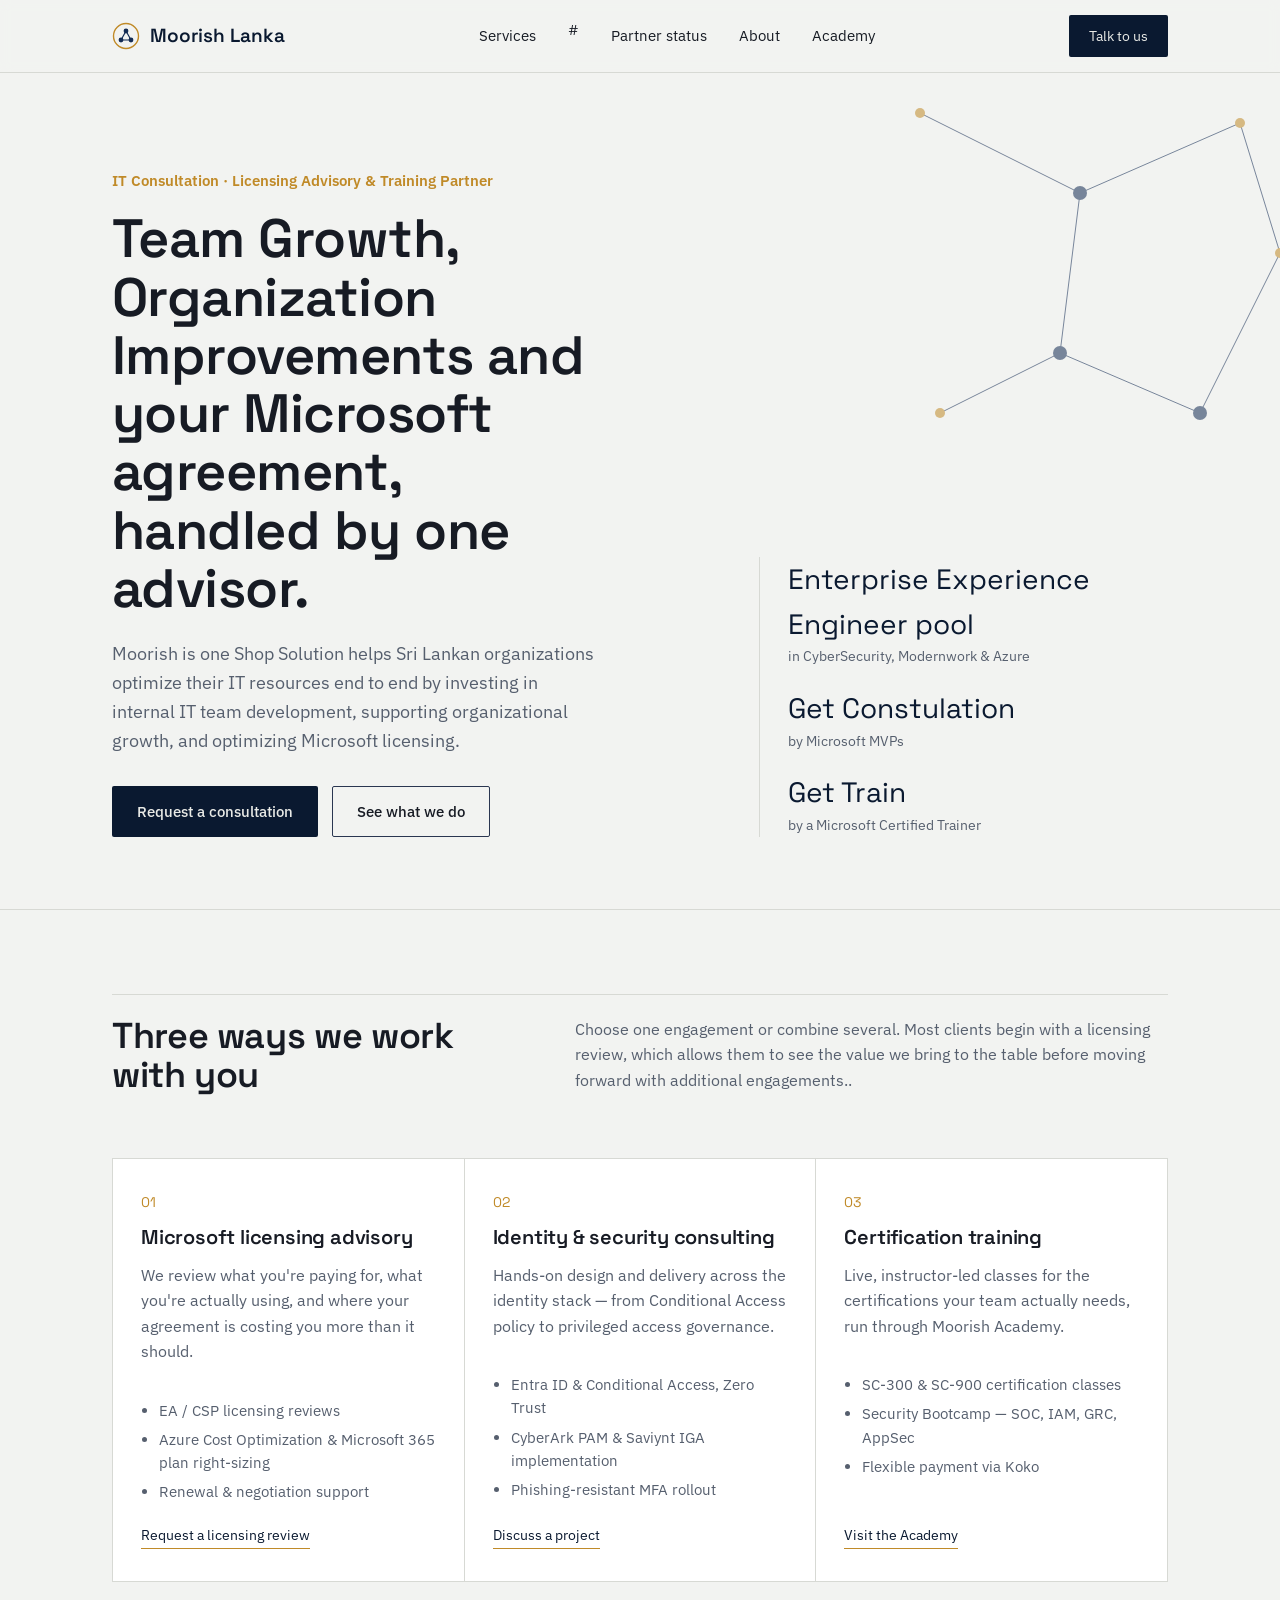
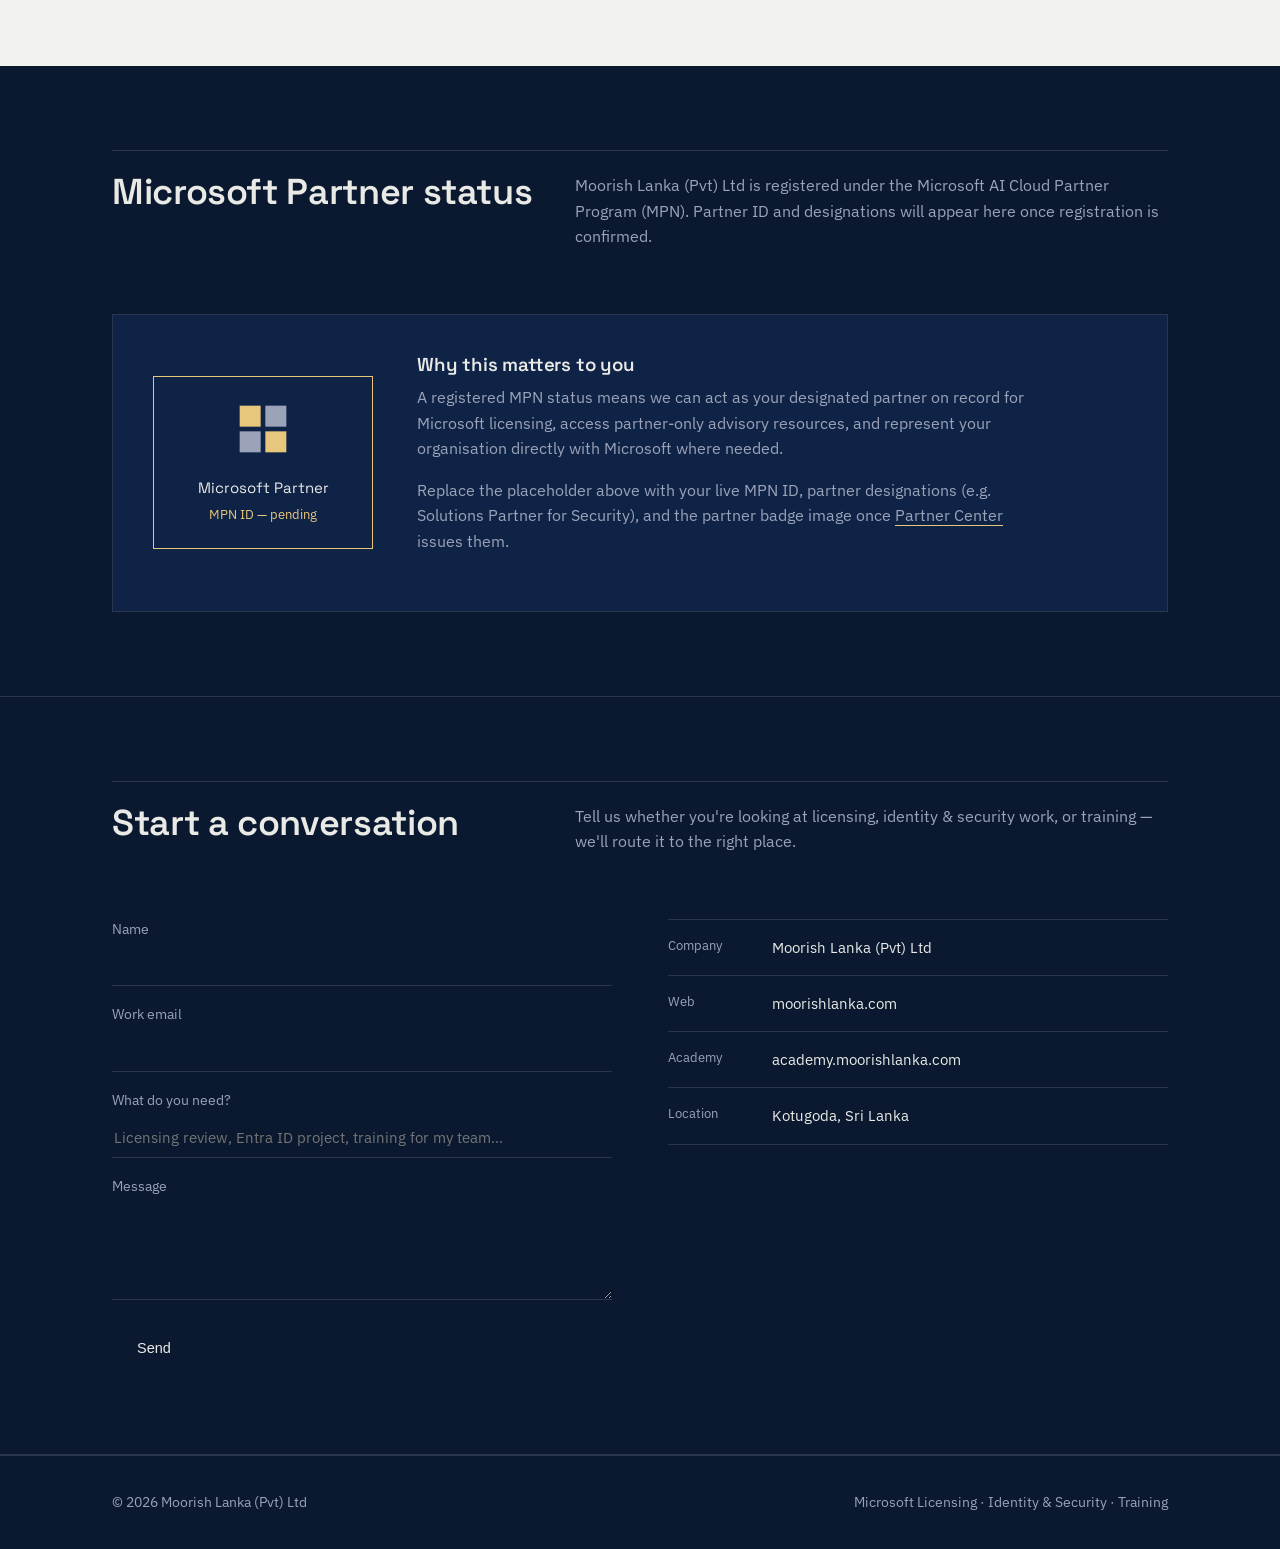
==== index.html @ 749c6c63 "Update index.html" ====
<!doctype html>
<html lang="en">
<head>
<meta charset="UTF-8">
<meta name="viewport" content="width=device-width, initial-scale=1">
<title>Moorish Lanka — One IT Solution </title>
<meta name="description" content="IT Consultation · Licensing Advisory &amp; Training Partner">
<link rel="preconnect" href="https://fonts.googleapis.com">
<link href="https://fonts.googleapis.com/css2?family=Space+Grotesk:wght@500;600;700&family=IBM+Plex+Sans:wght@400;500;600&display=swap" rel="stylesheet">
<link rel="stylesheet" href="styles.css">
</head>
<body>

<nav class="site-nav">
  <div class="wrap">
    <a href="#" class="brand">
      <svg class="mark" viewBox="0 0 28 28" fill="none" xmlns="http://www.w3.org/2000/svg">
        <circle cx="14" cy="14" r="12.5" stroke="#C08A28" stroke-width="1.4"/>
        <circle cx="14" cy="9" r="2.4" fill="#142C54"/>
        <circle cx="9" cy="18" r="2.4" fill="#142C54"/>
        <circle cx="19" cy="18" r="2.4" fill="#142C54"/>
        <path d="M14 9L9 18M14 9L19 18M9 18H19" stroke="#142C54" stroke-width="1.2"/>
      </svg>
      Moorish Lanka
    </a>
    <div class="nav-links">
      <a href="#services">Services</a>
      #<a href="#partner">Partner status</a>
      <a href="#about">About</a>
      <a href="https://academy.moorishlanka.com">Academy</a>
    </div>
    <a href="#contact" class="nav-cta">Talk to us</a>
  </div>
</nav>

<header class="hero">
  <svg class="net-motif" viewBox="0 0 480 480" fill="none" xmlns="http://www.w3.org/2000/svg">
    <g stroke="#142C54" stroke-width="1">
      <line x1="60" y1="80" x2="220" y2="160"/>
      <line x1="220" y1="160" x2="380" y2="90"/>
      <line x1="220" y1="160" x2="200" y2="320"/>
      <line x1="200" y1="320" x2="340" y2="380"/>
      <line x1="200" y1="320" x2="80" y2="380"/>
      <line x1="380" y1="90" x2="420" y2="220"/>
      <line x1="420" y1="220" x2="340" y2="380"/>
    </g>
    <g fill="#C08A28">
      <circle cx="60" cy="80" r="5"/>
      <circle cx="380" cy="90" r="5"/>
      <circle cx="420" cy="220" r="5"/>
      <circle cx="80" cy="380" r="5"/>
    </g>
    <g fill="#142C54">
      <circle cx="220" cy="160" r="7"/>
      <circle cx="200" cy="320" r="7"/>
      <circle cx="340" cy="380" r="7"/>
    </g>
  </svg>
  <div class="wrap">
    <div>
      <div class="hero-kicker"> IT Consultation · Licensing Advisory &amp; Training Partner </div>
      <h1>Team Growth, Organization Improvements and your Microsoft agreement, handled by one advisor.</h1>
      <p class="hero-lede">Moorish is one Shop Solution helps Sri Lankan organizations optimize their IT resources end to end by investing in internal IT team development, supporting organizational growth, and optimizing Microsoft licensing.</p>
      <div class="hero-actions">
        <a href="#contact" class="btn btn-primary">Request a consultation</a>
        <a href="#services" class="btn btn-ghost">See what we do</a>
      </div>
    </div>
    <div class="hero-side">
      <div class="hero-stat"><span class="n">Enterprise Experience Engineer pool</span><span class="l">in CyberSecurity, Modernwork &amp; Azure</span></div>
      <div class="hero-stat"><span class="n">Get Constulation</span><span class="l">by Microsoft MVPs</span></div>
      <div class="hero-stat"><span class="n">Get Train</span><span class="l">by a Microsoft Certified Trainer</span></div>
    </div>
  </div>
</header>

<section id="services">
  <div class="wrap">
    <div class="section-head">
      <h2>Three ways we work with you</h2>
      <p>Choose one engagement or combine several. Most clients begin with a licensing review, which allows them to see the value we bring to the table before moving forward with additional engagements..</p>
    </div>
    <div class="services-grid">
      <div class="service-card">
        <span class="idx">01</span>
        <h3>Microsoft licensing advisory</h3>
        <p>We review what you're paying for, what you're actually using, and where your agreement is costing you more than it should.</p>
        <ul>
          <li>EA / CSP licensing reviews</li>
          <li>Azure Cost Optimization &amp; Microsoft 365 plan right-sizing</li>
          <li>Renewal &amp; negotiation support</li>
        </ul>
        <a href="#contact" class="more">Request a licensing review</a>
      </div>
      <div class="service-card">
        <span class="idx">02</span>
        <h3>Identity &amp; security consulting</h3>
        <p>Hands-on design and delivery across the identity stack — from Conditional Access policy to privileged access governance.</p>
        <ul>
          <li>Entra ID &amp; Conditional Access, Zero Trust</li>
          <li>CyberArk PAM &amp; Saviynt IGA implementation</li>
          <li>Phishing-resistant MFA rollout</li>
        </ul>
        <a href="#contact" class="more">Discuss a project</a>
      </div>
      <div class="service-card">
        <span class="idx">03</span>
        <h3>Certification training</h3>
        <p>Live, instructor-led classes for the certifications your team actually needs, run through Moorish Academy.</p>
        <ul>
          <li>SC-300 &amp; SC-900 certification classes</li>
          <li>Security Bootcamp — SOC, IAM, GRC, AppSec</li>
          <li>Flexible payment via Koko</li>
        </ul>
        <a href="https://academy.moorishlanka.com" class="more">Visit the Academy</a>
      </div>
    </div>
  </div>
</section>
<section id="partner" class="section-dark">
  <div class="wrap">
    <div class="section-head">
      <h2>Microsoft Partner status</h2>
      <p>Moorish Lanka (Pvt) Ltd is registered under the Microsoft AI Cloud Partner Program (MPN). Partner ID and designations will appear here once registration is confirmed.</p>
    </div>
    <div class="partner-panel">
      <div class="badge-box">
        <svg class="mark" viewBox="0 0 24 24" fill="none" xmlns="http://www.w3.org/2000/svg">
          <rect x="2" y="2" width="9" height="9" fill="#E7C77C"/>
          <rect x="13" y="2" width="9" height="9" fill="#9AA3B8"/>
          <rect x="2" y="13" width="9" height="9" fill="#9AA3B8"/>
          <rect x="13" y="13" width="9" height="9" fill="#E7C77C"/>
        </svg>
        <div class="label">Microsoft Partner</div>
        <div class="sub">MPN ID — pending</div>
      </div>
      <div>
        <h3 style="margin-bottom:10px;">Why this matters to you</h3>
        <p>A registered MPN status means we can act as your designated partner on record for Microsoft licensing, access partner-only advisory resources, and represent your organisation directly with Microsoft where needed.</p>
        <p style="margin-top:14px;">Replace the placeholder above with your live MPN ID, partner designations (e.g. Solutions Partner for Security), and the partner badge image once <a href="https://partner.microsoft.com" style="border-bottom:1px solid var(--gold-soft);">Partner Center</a> issues them.</p>
      </div>
    </div>
  </div>
</section>

<section id="contact" class="section-dark">
  <div class="wrap">
    <div class="section-head">
      <h2>Start a conversation</h2>
      <p>Tell us whether you're looking at licensing, identity &amp; security work, or training — we'll route it to the right place.</p>
    </div>
    <div class="contact-grid">
      <form action="#" method="post">
        <div class="field">
          <label for="name">Name</label>
          <input id="name" name="name" type="text" required>
        </div>
        <div class="field">
          <label for="email">Work email</label>
          <input id="email" name="email" type="email" required>
        </div>
        <div class="field">
          <label for="topic">What do you need?</label>
          <input id="topic" name="topic" type="text" placeholder="Licensing review, Entra ID project, training for my team…">
        </div>
        <div class="field">
          <label for="message">Message</label>
          <textarea id="message" name="message" rows="4"></textarea>
        </div>
        <button type="submit" class="btn btn-primary">Send</button>
      </form>
      <div class="contact-info">
        <div class="row"><span class="k">Company</span><span class="v">Moorish Lanka (Pvt) Ltd</span></div>
        <div class="row"><span class="k">Web</span><span class="v">moorishlanka.com</span></div>
        <div class="row"><span class="k">Academy</span><span class="v">academy.moorishlanka.com</span></div>
        <div class="row"><span class="k">Location</span><span class="v">Kotugoda, Sri Lanka</span></div>
      </div>
    </div>
  </div>
</section>

<footer>
  <div class="wrap">
    <span>© <span id="yr"></span> Moorish Lanka (Pvt) Ltd</span>
    <span>Microsoft Licensing · Identity &amp; Security · Training</span>
  </div>
</footer>

<script>
  document.getElementById('yr').textContent = new Date().getFullYear();
</script>

</body>
</html>
---- styles.css ----
/* ============================================================
   Moorish Lanka — design tokens
   Palette: deep navy ink + warm graphite paper + muted gold
   Type: Space Grotesk (display) / IBM Plex Sans (body)
   ============================================================ */

:root {
  --ink: #0E1420;
  --navy: #142C54;
  --navy-deep: #0A1930;
  --paper: #F2F3F1;
  --paper-raised: #FFFFFF;
  --gold: #C08A28;
  --gold-soft: #E7C77C;
  --line: #D7D9D4;
  --line-dark: #2A3650;
  --text: #171B24;
  --text-mute: #565F6E;
  --text-on-dark: #E9EAE6;
  --text-on-dark-mute: #9AA3B8;

  --serif-display: "Space Grotesk", "IBM Plex Sans", sans-serif;
  --sans-body: "IBM Plex Sans", -apple-system, BlinkMacSystemFont, sans-serif;

  --radius: 2px;
  --max-w: 1120px;
}

* { box-sizing: border-box; }

html {
  scroll-behavior: smooth;
}

body {
  margin: 0;
  background: var(--paper);
  color: var(--text);
  font-family: var(--sans-body);
  font-size: 16px;
  line-height: 1.6;
  -webkit-font-smoothing: antialiased;
}

h1, h2, h3, h4 {
  font-family: var(--serif-display);
  color: var(--text);
  margin: 0;
  line-height: 1.08;
  letter-spacing: -0.01em;
  font-weight: 600;
}

p { margin: 0 0 1em; color: var(--text-mute); max-width: 62ch; }

a { color: inherit; text-decoration: none; }

.wrap {
  max-width: var(--max-w);
  margin: 0 auto;
  padding: 0 32px;
}

/* ---------- Nav ---------- */

.site-nav {
  position: sticky;
  top: 0;
  z-index: 50;
  background: rgba(242,243,241,0.92);
  backdrop-filter: blur(6px);
  border-bottom: 1px solid var(--line);
}

.site-nav .wrap {
  display: flex;
  align-items: center;
  justify-content: space-between;
  height: 72px;
}

.brand {
  font-family: var(--serif-display);
  font-weight: 600;
  font-size: 19px;
  display: flex;
  align-items: center;
  gap: 10px;
  color: var(--navy-deep);
}

.brand .mark {
  width: 28px; height: 28px;
  flex-shrink: 0;
}

.nav-links {
  display: flex;
  gap: 32px;
  font-size: 14.5px;
  color: var(--text);
}

.nav-links a { padding: 6px 0; border-bottom: 1px solid transparent; }
.nav-links a:hover { border-bottom-color: var(--gold); }

.nav-cta {
  background: var(--navy-deep);
  color: var(--text-on-dark) !important;
  padding: 10px 20px;
  font-size: 14px;
  border-radius: var(--radius);
}
.nav-cta:hover { background: var(--navy); }

@media (max-width: 760px) {
  .nav-links { display: none; }
}

/* ---------- Hero ---------- */

.hero {
  position: relative;
  padding: 96px 0 72px;
  overflow: hidden;
  border-bottom: 1px solid var(--line);
}

.hero .wrap {
  display: grid;
  grid-template-columns: 1.3fr 0.9fr;
  gap: 56px;
  align-items: end;
  position: relative;
  z-index: 2;
}

.hero-kicker {
  font-size: 14.5px;
  color: var(--gold);
  font-weight: 600;
  margin-bottom: 18px;
}

.hero h1 {
  font-size: clamp(34px, 5vw, 54px);
  max-width: 14ch;
}

.hero-lede {
  margin-top: 22px;
  font-size: 18px;
  max-width: 44ch;
  color: var(--text-mute);
}

.hero-side {
  border-left: 1px solid var(--line);
  padding-left: 28px;
  display: flex;
  flex-direction: column;
  gap: 18px;
}

.hero-stat {
  display: flex;
  flex-direction: column;
}
.hero-stat .n {
  font-family: var(--serif-display);
  font-size: 28px;
  color: var(--navy-deep);
}
.hero-stat .l {
  font-size: 13.5px;
  color: var(--text-mute);
}

.hero-actions {
  margin-top: 30px;
  display: flex;
  gap: 14px;
}

.btn {
  display: inline-flex;
  align-items: center;
  gap: 8px;
  padding: 13px 24px;
  font-size: 14.5px;
  font-weight: 500;
  border-radius: var(--radius);
  border: 1px solid transparent;
}
.btn-primary { background: var(--navy-deep); color: var(--text-on-dark); }
.btn-primary:hover { background: var(--navy); }
.btn-ghost { border-color: var(--line-dark); color: var(--text); }
.btn-ghost:hover { border-color: var(--gold); }

/* network motif */
.net-motif {
  position: absolute;
  right: -60px; top: -40px;
  width: 480px; height: 480px;
  opacity: 0.55;
  z-index: 1;
}

/* ---------- Section scaffolding ---------- */

section { padding: 84px 0; }
.section-dark {
  background: var(--navy-deep);
  color: var(--text-on-dark);
  border-bottom: 1px solid var(--line-dark);
}
.section-dark p { color: var(--text-on-dark-mute); }
.section-dark h2, .section-dark h3 { color: var(--text-on-dark); }

.section-head {
  display: grid;
  grid-template-columns: 1fr 1.4fr;
  gap: 40px;
  margin-bottom: 48px;
  align-items: start;
  border-top: 1px solid var(--line);
  padding-top: 22px;
}
.section-dark .section-head { border-top-color: var(--line-dark); }

.section-head h2 { font-size: clamp(26px, 3vw, 36px); }

/* ---------- Services ---------- */

.services-grid {
  display: grid;
  grid-template-columns: repeat(3, 1fr);
  gap: 1px;
  background: var(--line);
  border: 1px solid var(--line);
}

.service-card {
  background: var(--paper-raised);
  padding: 32px 28px;
  display: flex;
  flex-direction: column;
  gap: 14px;
}

.service-card .idx {
  font-family: var(--serif-display);
  font-size: 14px;
  color: var(--gold);
}

.service-card h3 { font-size: 20px; }

.service-card ul {
  margin: 4px 0 0;
  padding: 0 0 0 18px;
  font-size: 14.5px;
  color: var(--text-mute);
}
.service-card li { margin-bottom: 6px; }

.service-card a.more {
  margin-top: auto;
  font-size: 14px;
  color: var(--navy-deep);
  border-bottom: 1px solid var(--gold);
  align-self: flex-start;
  padding-bottom: 2px;
}

@media (max-width: 900px) {
  .services-grid { grid-template-columns: 1fr; }
  .hero .wrap { grid-template-columns: 1fr; }
  .hero-side { border-left: none; border-top: 1px solid var(--line); padding-left: 0; padding-top: 24px; flex-direction: row; flex-wrap: wrap; }
  .section-head { grid-template-columns: 1fr; }
}

/* ---------- About / credentials ---------- */

.credentials-list {
  display: grid;
  grid-template-columns: repeat(2, 1fr);
  gap: 20px 40px;
}
.credential {
  display: flex;
  gap: 14px;
  border-top: 1px solid var(--line);
  padding-top: 14px;
}
.credential .yr {
  font-family: var(--serif-display);
  color: var(--gold);
  font-size: 15px;
  min-width: 70px;
}
.credential .d { font-size: 14.5px; color: var(--text-mute); }
.section-dark .credential { border-top-color: var(--line-dark); }

@media (max-width: 700px) { .credentials-list { grid-template-columns: 1fr; } }

/* ---------- Partner / badge ---------- */

.partner-panel {
  display: grid;
  grid-template-columns: 220px 1fr;
  gap: 44px;
  align-items: center;
  border: 1px solid var(--line-dark);
  padding: 40px;
  background: #0F2347;
}

.badge-box {
  border: 1px solid var(--gold-soft);
  padding: 24px;
  text-align: center;
}
.badge-box .mark { width: 56px; height: 56px; margin: 0 auto 12px; }
.badge-box .label { font-family: var(--serif-display); font-size: 15px; color: var(--text-on-dark); }
.badge-box .sub { font-size: 12.5px; color: var(--gold-soft); margin-top: 4px; }

@media (max-width: 760px) { .partner-panel { grid-template-columns: 1fr; } }

/* ---------- Academy teaser / Courses ---------- */

.course-list { display: flex; flex-direction: column; }
.course-row {
  display: grid;
  grid-template-columns: 1.4fr 1fr 1fr auto;
  gap: 24px;
  align-items: center;
  padding: 22px 0;
  border-top: 1px solid var(--line);
}
.course-list .course-row:last-child { border-bottom: 1px solid var(--line); }
.course-row h4 { font-size: 18px; }
.course-row .meta { font-size: 14px; color: var(--text-mute); }
.course-row .price { font-family: var(--serif-display); font-size: 17px; color: var(--navy-deep); }

@media (max-width: 760px) {
  .course-row { grid-template-columns: 1fr; gap: 8px; }
}

/* ---------- Koko payment panel ---------- */

.pay-panel {
  display: grid;
  grid-template-columns: 1fr 1fr;
  gap: 1px;
  background: var(--line);
  border: 1px solid var(--line);
}
.pay-col { background: var(--paper-raised); padding: 36px; }
.pay-col h3 { font-size: 19px; margin-bottom: 10px; }
.koko-mark {
  display: inline-flex; align-items: center; gap: 8px;
  padding: 7px 14px; border: 1px solid var(--gold);
  font-size: 13.5px; font-weight: 600; color: var(--navy-deep);
  margin-bottom: 14px;
}
.installment-row {
  display: flex; justify-content: space-between;
  font-size: 14.5px; padding: 10px 0; border-top: 1px solid var(--line);
}
.installment-row:last-child { font-weight: 600; color: var(--text); }

@media (max-width: 760px) { .pay-panel { grid-template-columns: 1fr; } }

/* ---------- Contact ---------- */

.contact-grid {
  display: grid;
  grid-template-columns: 1fr 1fr;
  gap: 56px;
}

.field { margin-bottom: 18px; }
.field label { display: block; font-size: 13.5px; color: var(--text-on-dark-mute); margin-bottom: 6px; }
.field input, .field textarea {
  width: 100%;
  background: transparent;
  border: none;
  border-bottom: 1px solid var(--line-dark);
  color: var(--text-on-dark);
  font-family: var(--sans-body);
  font-size: 15px;
  padding: 10px 2px;
}
.field input:focus, .field textarea:focus {
  outline: none;
  border-bottom-color: var(--gold);
}

.contact-info .row { display: flex; gap: 14px; padding: 16px 0; border-top: 1px solid var(--line-dark); }
.contact-info .row:last-child { border-bottom: 1px solid var(--line-dark); }
.contact-info .row .k { font-size: 13px; color: var(--text-on-dark-mute); min-width: 90px; }
.contact-info .row .v { font-size: 14.5px; }

@media (max-width: 760px) { .contact-grid { grid-template-columns: 1fr; } }

/* ---------- Footer ---------- */

footer {
  padding: 36px 0;
  border-top: 1px solid var(--line-dark);
  background: var(--navy-deep);
  color: var(--text-on-dark-mute);
  font-size: 13.5px;
}
footer .wrap { display: flex; justify-content: space-between; align-items: center; flex-wrap: wrap; gap: 10px; }

/* Accessibility */
a:focus-visible, button:focus-visible, .btn:focus-visible {
  outline: 2px solid var(--gold);
  outline-offset: 2px;
}

@media (prefers-reduced-motion: reduce) {
  html { scroll-behavior: auto; }
}
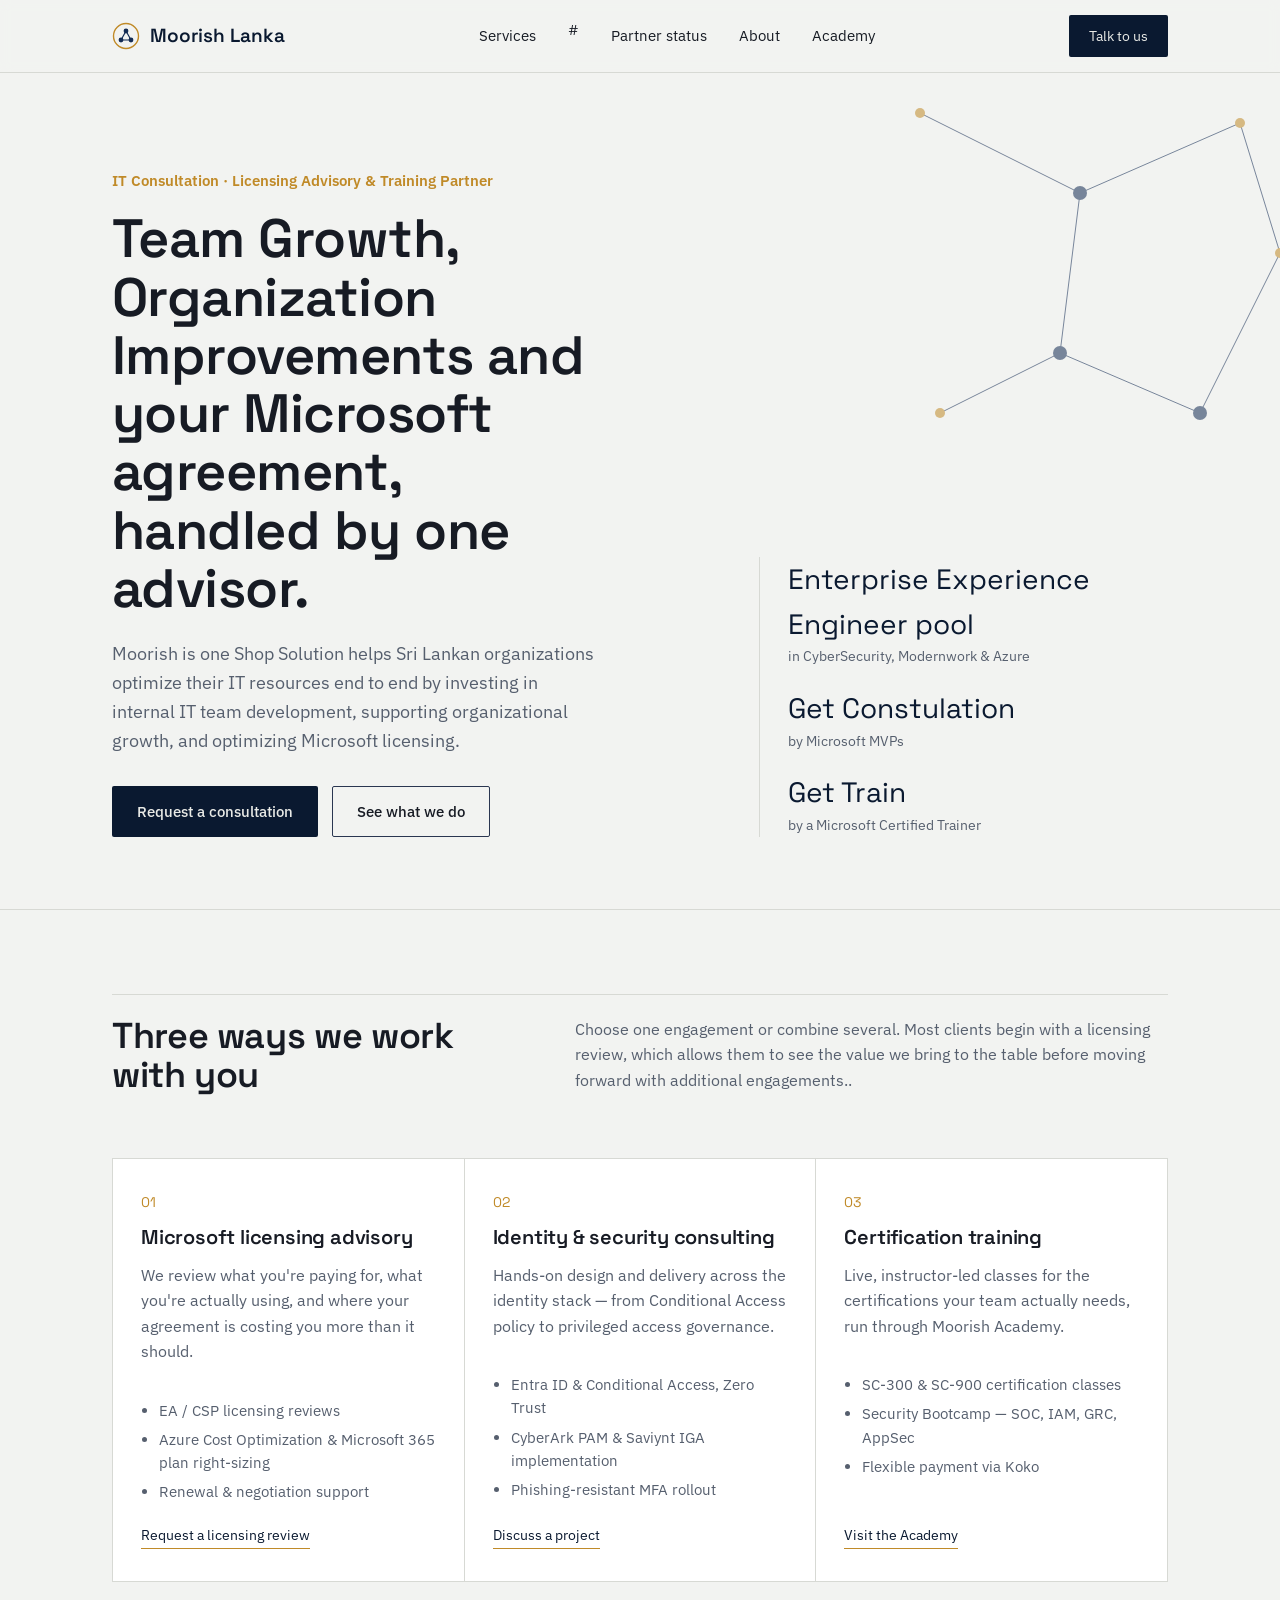
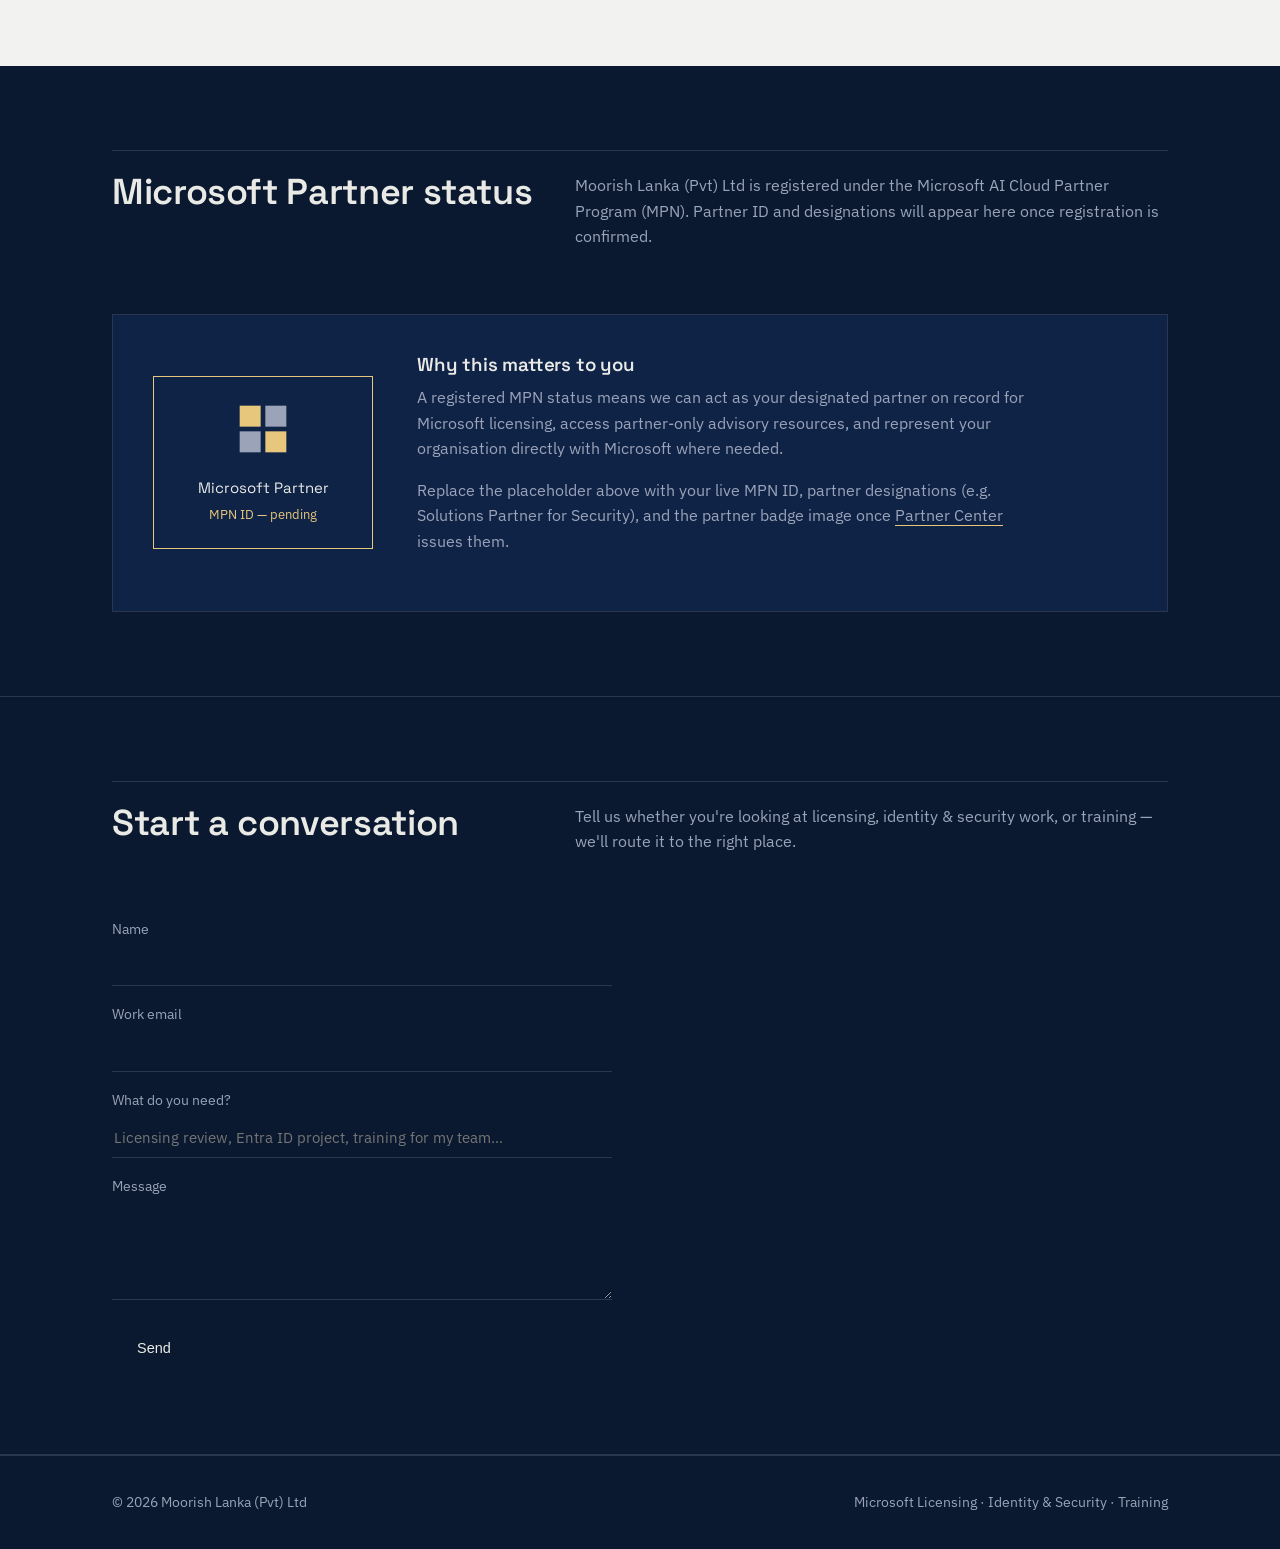
==== commit dc066f7a: "Update index.html" ====
--- a/index.html
+++ b/index.html
@@ -169,12 +169,6 @@
         </div>
         <button type="submit" class="btn btn-primary">Send</button>
       </form>
-      <div class="contact-info">
-        <div class="row"><span class="k">Company</span><span class="v">Moorish Lanka (Pvt) Ltd</span></div>
-        <div class="row"><span class="k">Web</span><span class="v">moorishlanka.com</span></div>
-        <div class="row"><span class="k">Academy</span><span class="v">academy.moorishlanka.com</span></div>
-        <div class="row"><span class="k">Location</span><span class="v">Kotugoda, Sri Lanka</span></div>
-      </div>
     </div>
   </div>
 </section>
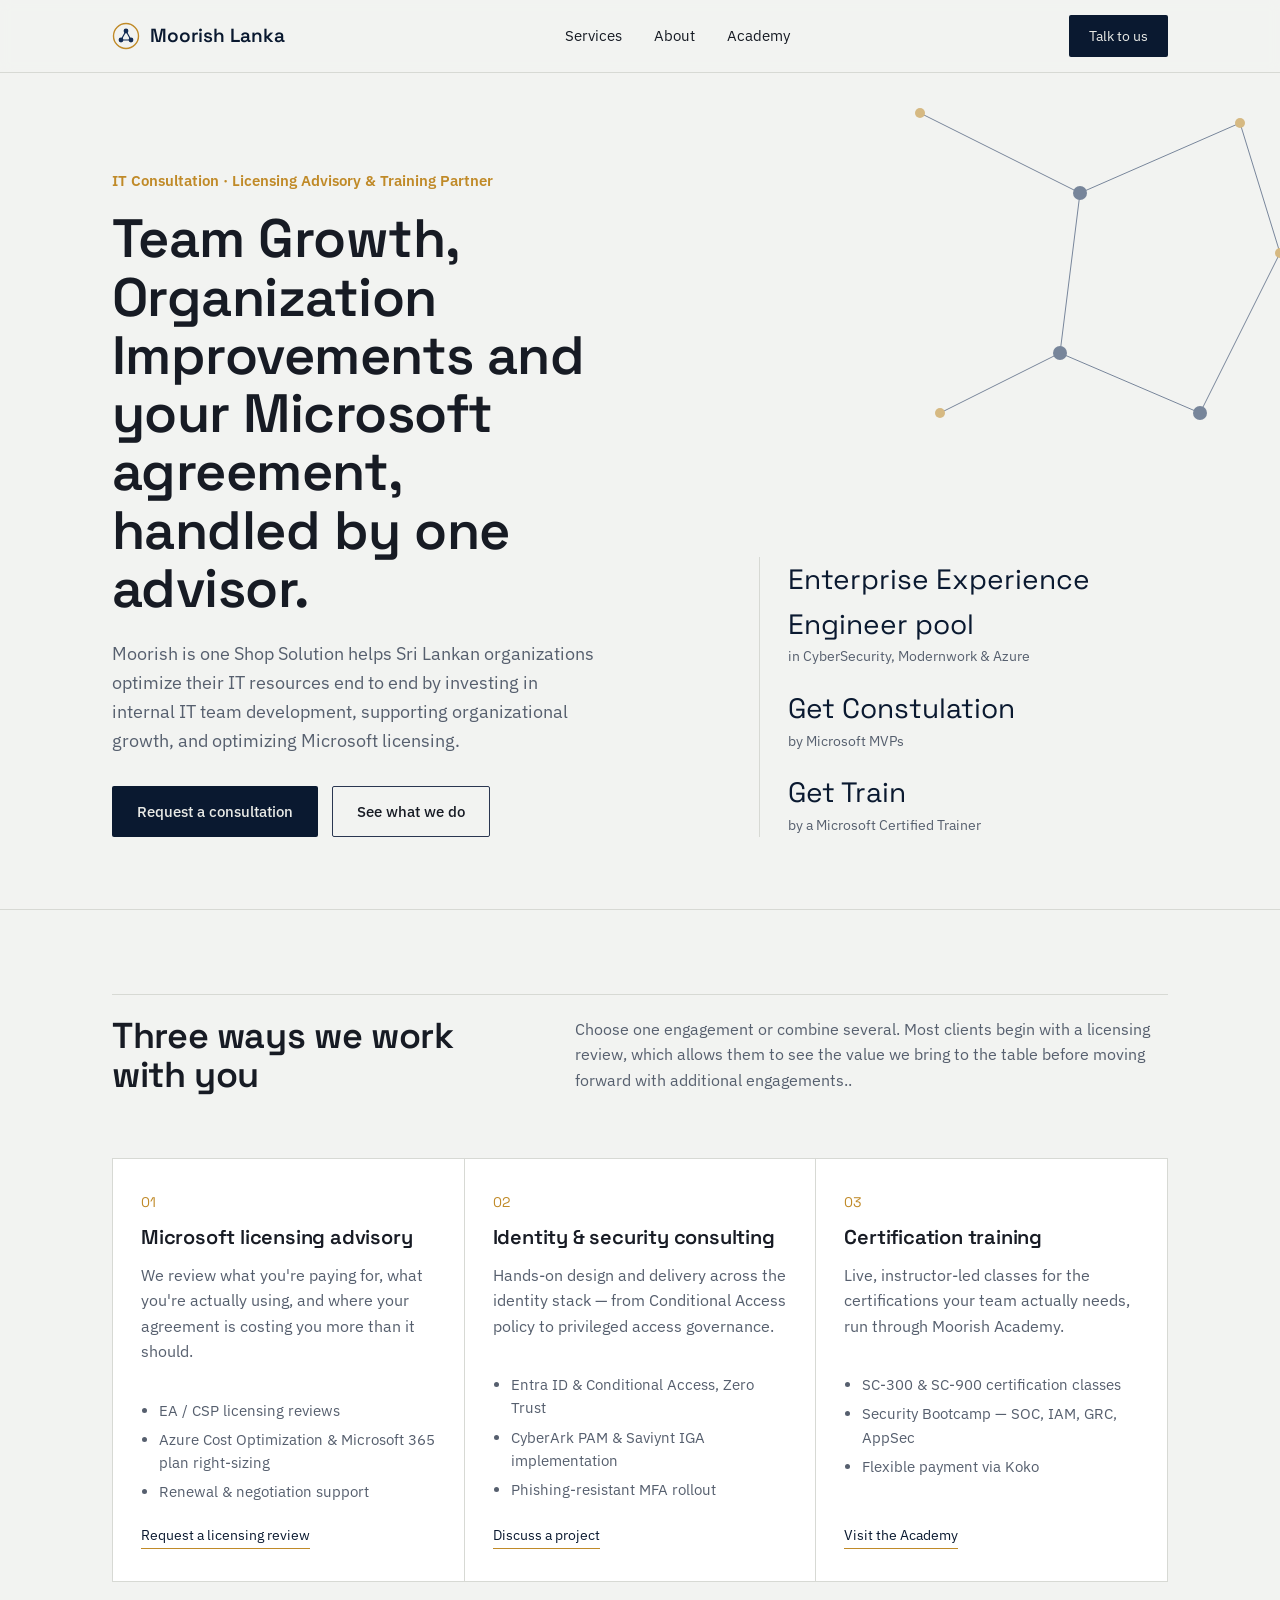
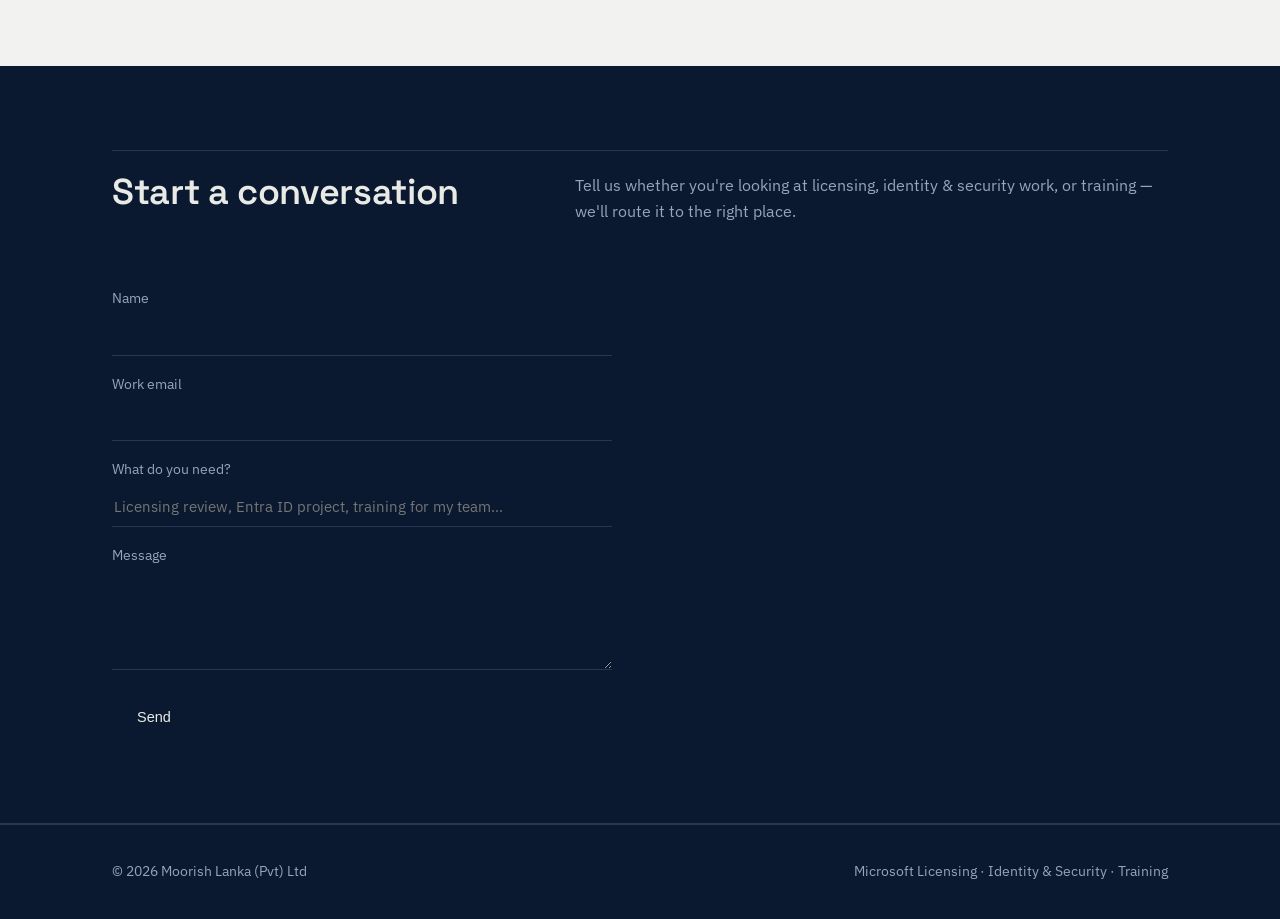
==== commit 474a9832: "Update index.html" ====
--- a/index.html
+++ b/index.html
@@ -25,7 +25,6 @@
     </a>
     <div class="nav-links">
       <a href="#services">Services</a>
-      #<a href="#partner">Partner status</a>
       <a href="#about">About</a>
       <a href="https://academy.moorishlanka.com">Academy</a>
     </div>
@@ -117,32 +116,6 @@
     </div>
   </div>
 </section>
-<section id="partner" class="section-dark">
-  <div class="wrap">
-    <div class="section-head">
-      <h2>Microsoft Partner status</h2>
-      <p>Moorish Lanka (Pvt) Ltd is registered under the Microsoft AI Cloud Partner Program (MPN). Partner ID and designations will appear here once registration is confirmed.</p>
-    </div>
-    <div class="partner-panel">
-      <div class="badge-box">
-        <svg class="mark" viewBox="0 0 24 24" fill="none" xmlns="http://www.w3.org/2000/svg">
-          <rect x="2" y="2" width="9" height="9" fill="#E7C77C"/>
-          <rect x="13" y="2" width="9" height="9" fill="#9AA3B8"/>
-          <rect x="2" y="13" width="9" height="9" fill="#9AA3B8"/>
-          <rect x="13" y="13" width="9" height="9" fill="#E7C77C"/>
-        </svg>
-        <div class="label">Microsoft Partner</div>
-        <div class="sub">MPN ID — pending</div>
-      </div>
-      <div>
-        <h3 style="margin-bottom:10px;">Why this matters to you</h3>
-        <p>A registered MPN status means we can act as your designated partner on record for Microsoft licensing, access partner-only advisory resources, and represent your organisation directly with Microsoft where needed.</p>
-        <p style="margin-top:14px;">Replace the placeholder above with your live MPN ID, partner designations (e.g. Solutions Partner for Security), and the partner badge image once <a href="https://partner.microsoft.com" style="border-bottom:1px solid var(--gold-soft);">Partner Center</a> issues them.</p>
-      </div>
-    </div>
-  </div>
-</section>
-
 <section id="contact" class="section-dark">
   <div class="wrap">
     <div class="section-head">
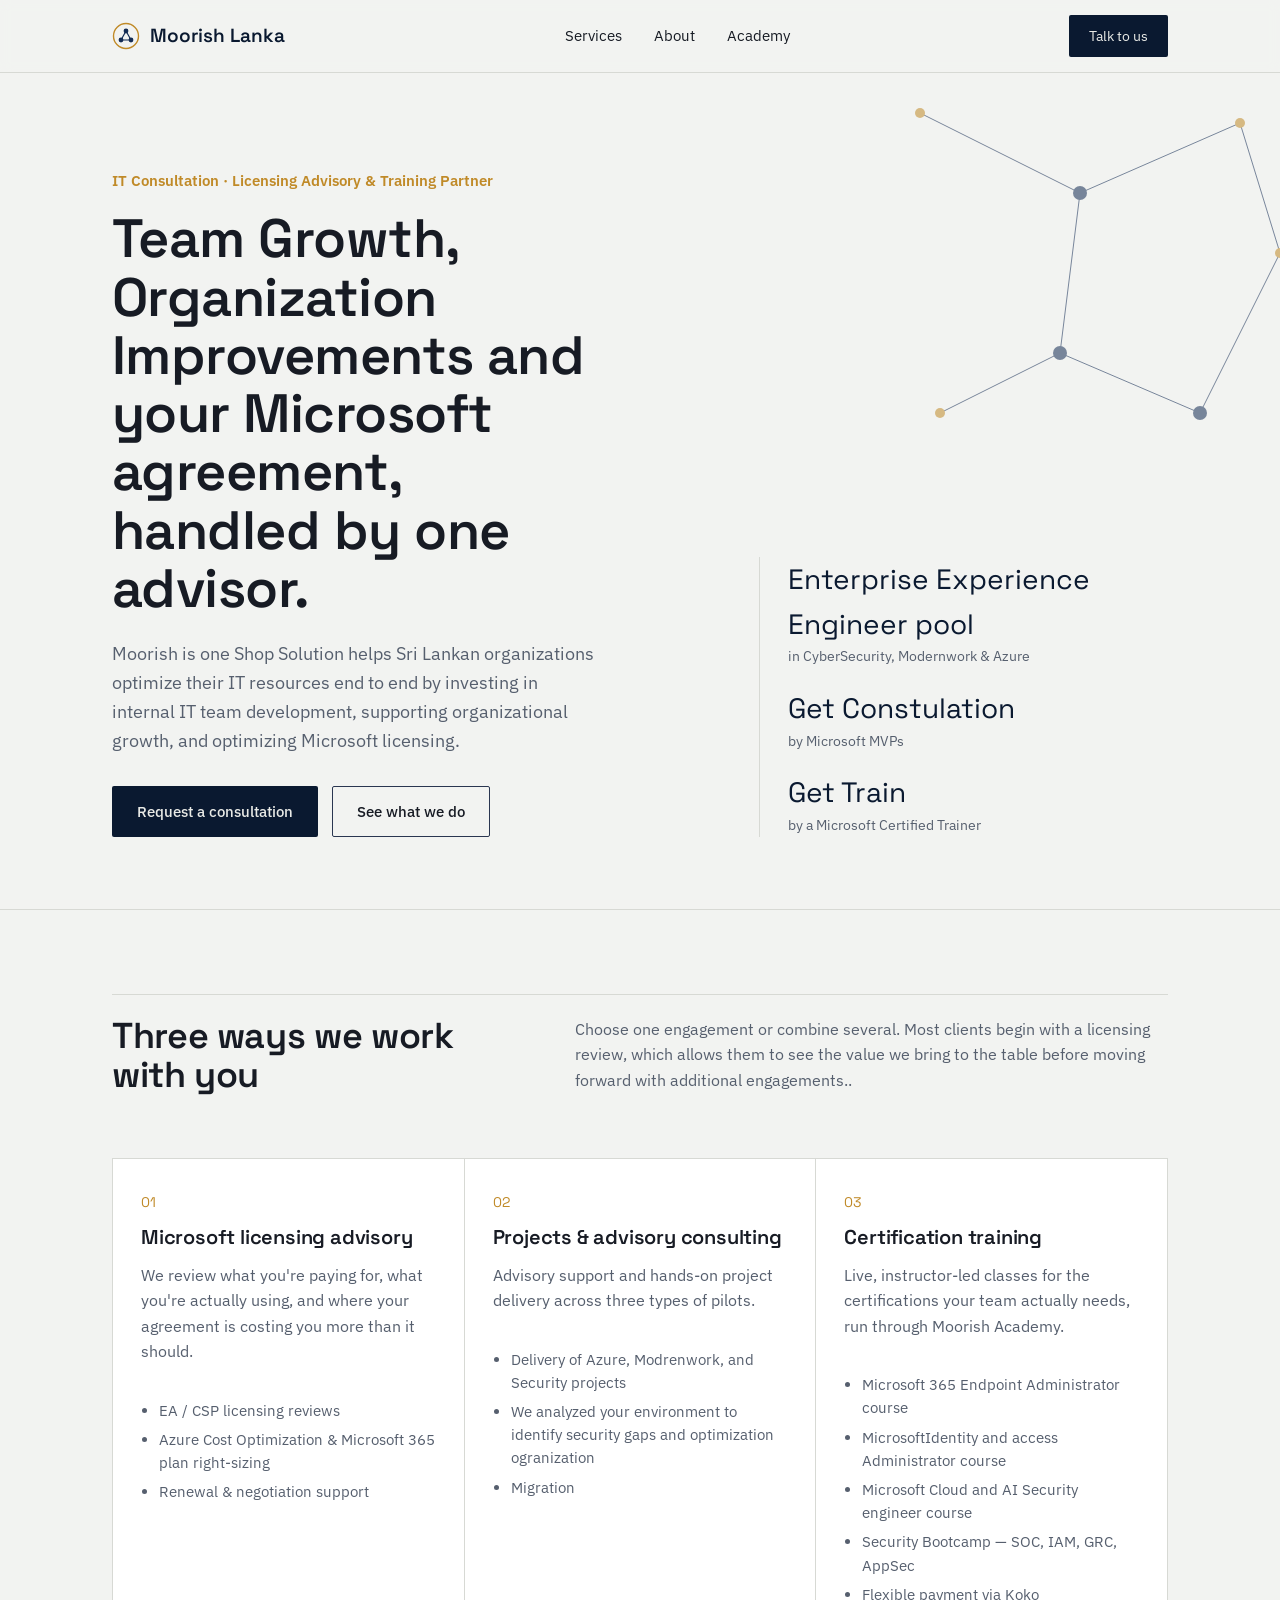
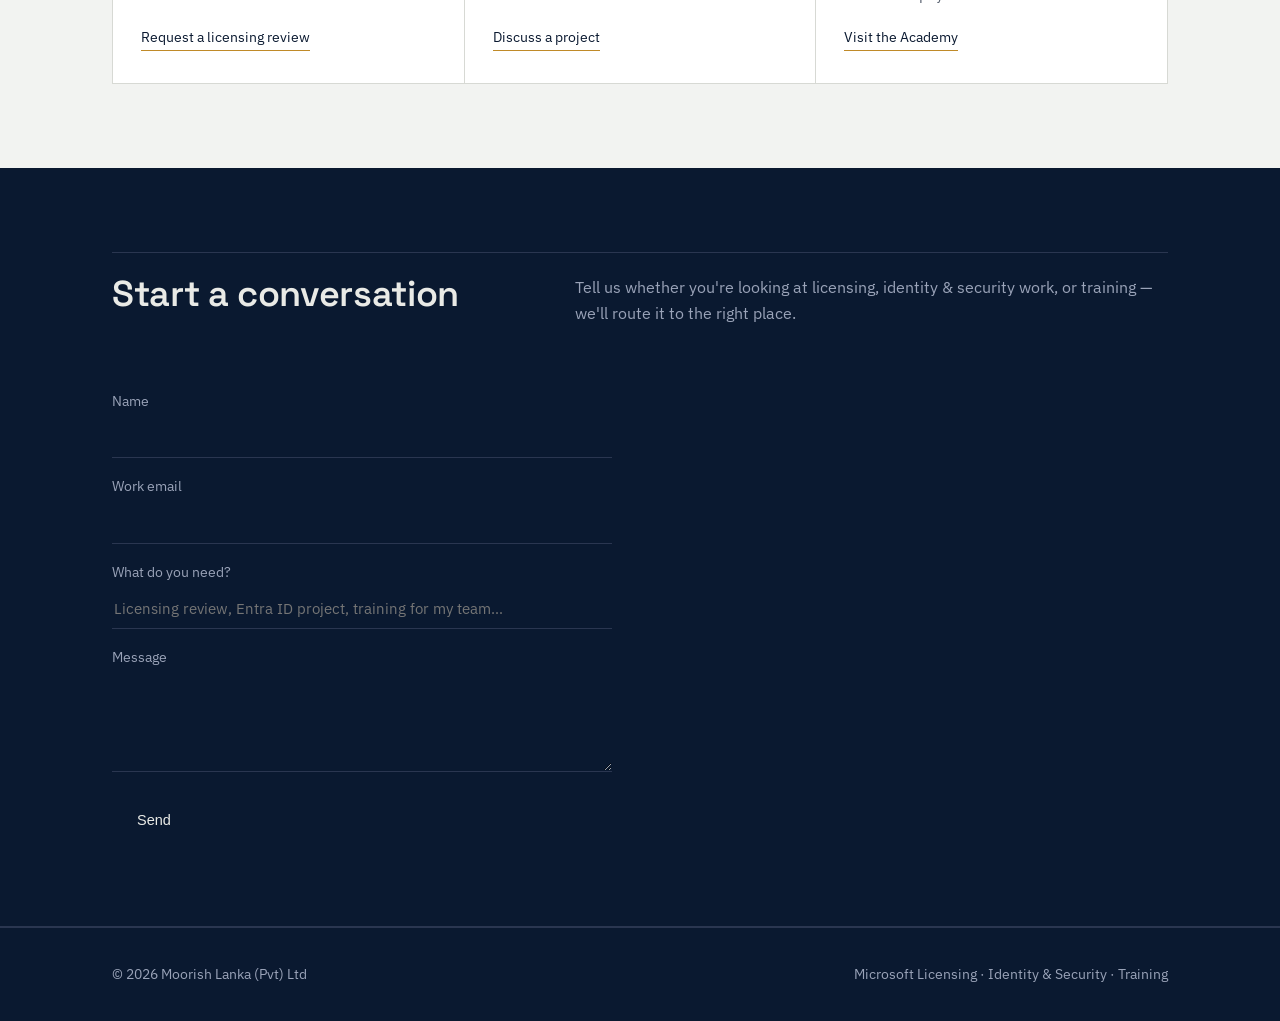
==== commit 90daf04c: "Update index.html" ====
--- a/index.html
+++ b/index.html
@@ -93,12 +93,12 @@
       </div>
       <div class="service-card">
         <span class="idx">02</span>
-        <h3>Identity &amp; security consulting</h3>
-        <p>Hands-on design and delivery across the identity stack — from Conditional Access policy to privileged access governance.</p>
+        <h3>Projects &amp; advisory consulting</h3>
+        <p>Advisory support and hands-on project delivery across three types of pilots.</p>
         <ul>
-          <li>Entra ID &amp; Conditional Access, Zero Trust</li>
-          <li>CyberArk PAM &amp; Saviynt IGA implementation</li>
-          <li>Phishing-resistant MFA rollout</li>
+          <li>Delivery of Azure, Modrenwork, and Security projects</li>
+          <li>We analyzed your environment to identify security gaps and optimization ogranization</li>
+          <li>Migration</li>
         </ul>
         <a href="#contact" class="more">Discuss a project</a>
       </div>
@@ -107,7 +107,9 @@
         <h3>Certification training</h3>
         <p>Live, instructor-led classes for the certifications your team actually needs, run through Moorish Academy.</p>
         <ul>
-          <li>SC-300 &amp; SC-900 certification classes</li>
+          <li>Microsoft 365 Endpoint Administrator course</li>
+          <li>MicrosoftIdentity and access Administrator course</li>
+          <li>Microsoft Cloud and AI Security engineer course</li>
           <li>Security Bootcamp — SOC, IAM, GRC, AppSec</li>
           <li>Flexible payment via Koko</li>
         </ul>
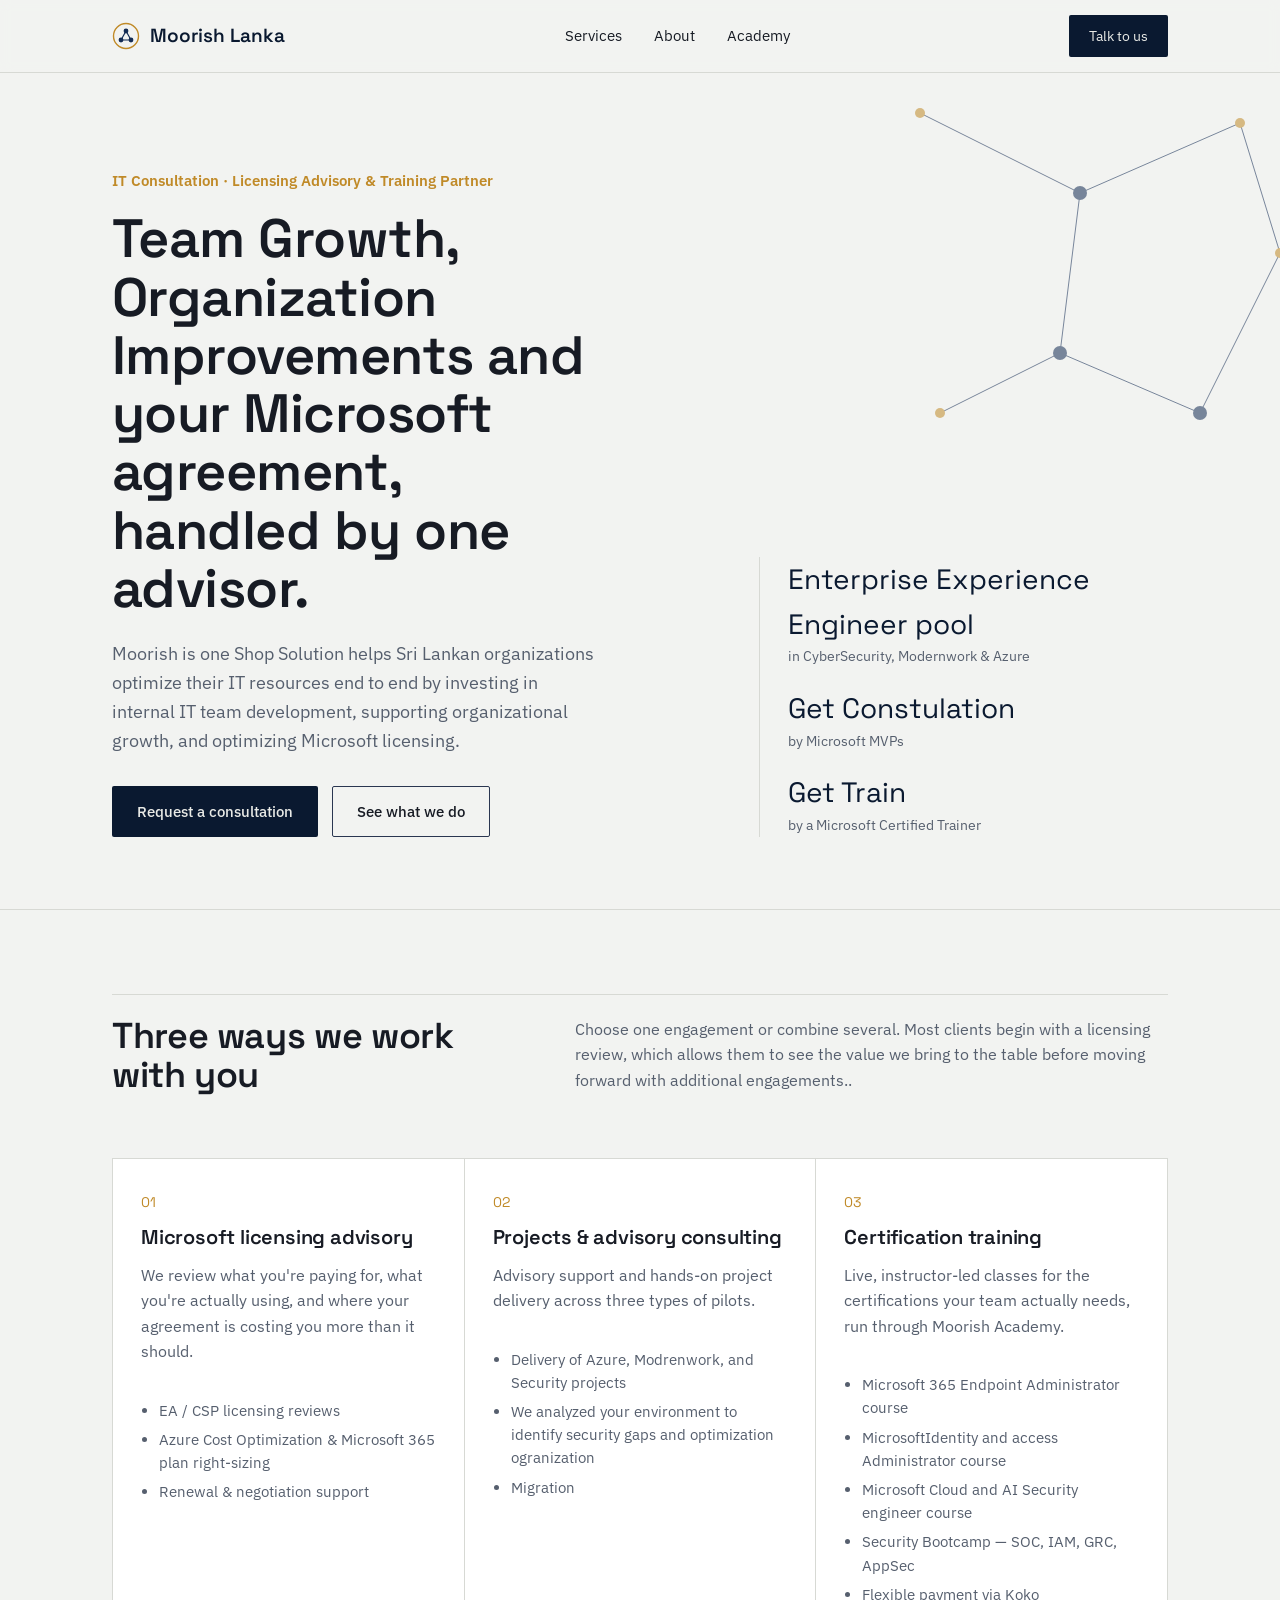
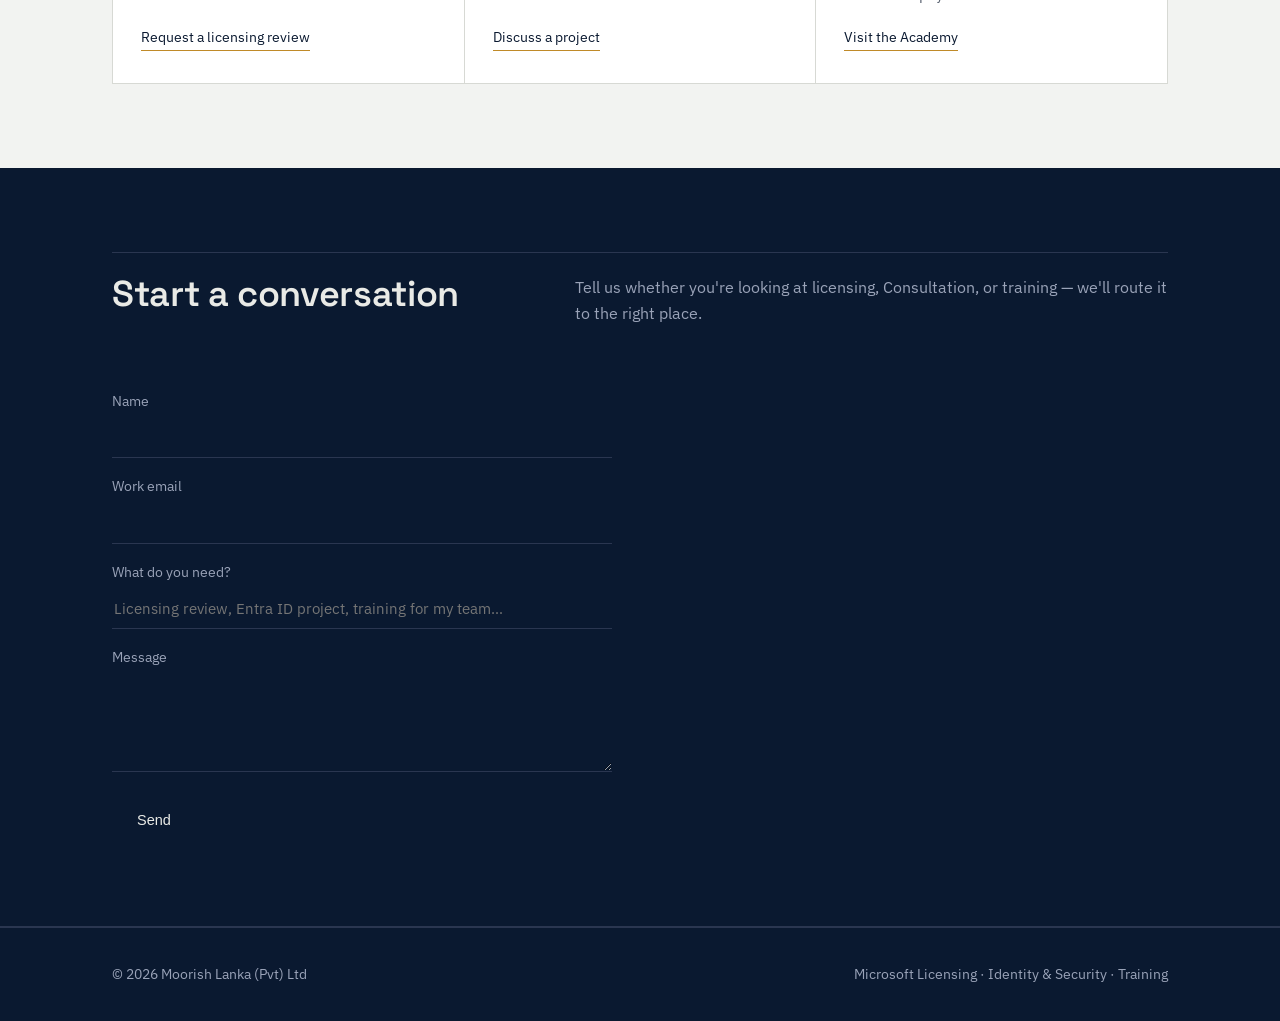
==== commit 915377f5: "Update index.html" ====
--- a/index.html
+++ b/index.html
@@ -122,7 +122,7 @@
   <div class="wrap">
     <div class="section-head">
       <h2>Start a conversation</h2>
-      <p>Tell us whether you're looking at licensing, identity &amp; security work, or training — we'll route it to the right place.</p>
+      <p>Tell us whether you're looking at licensing, Consultation, or training — we'll route it to the right place.</p>
     </div>
     <div class="contact-grid">
       <form action="#" method="post">
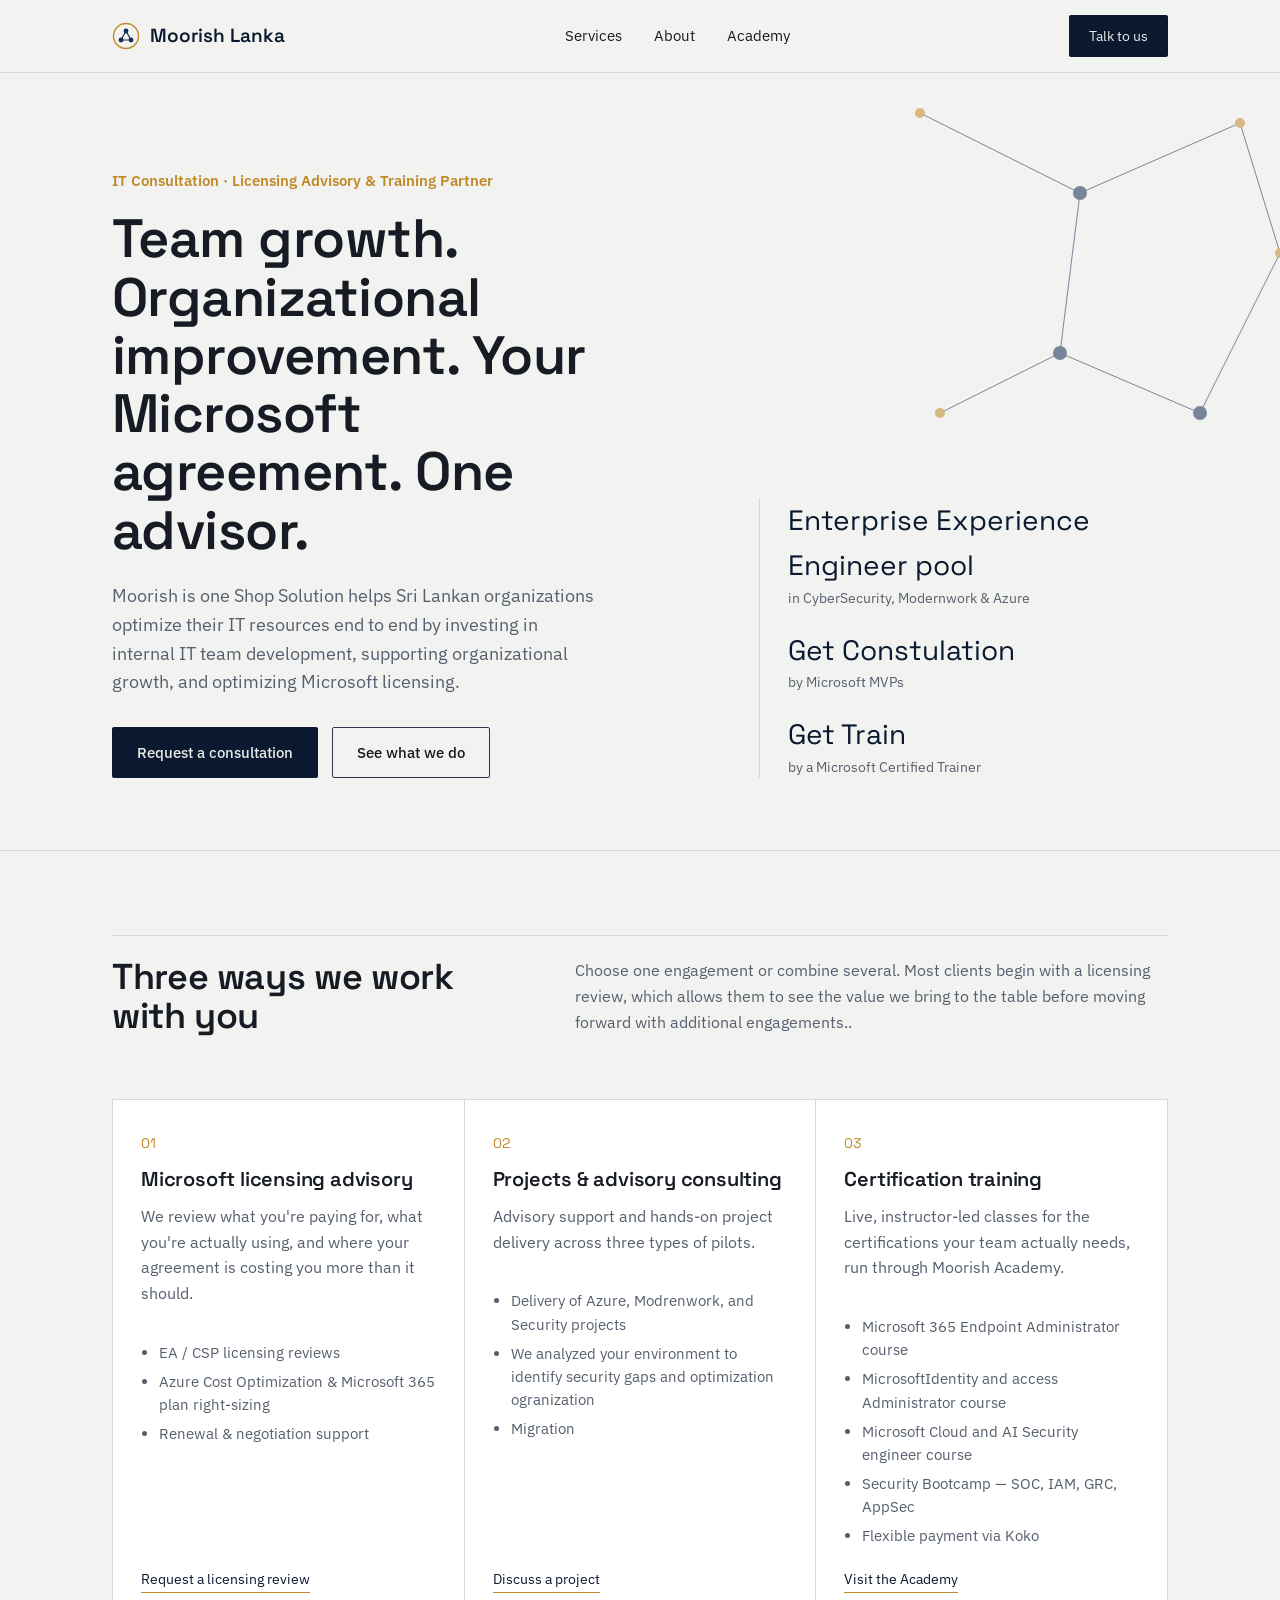
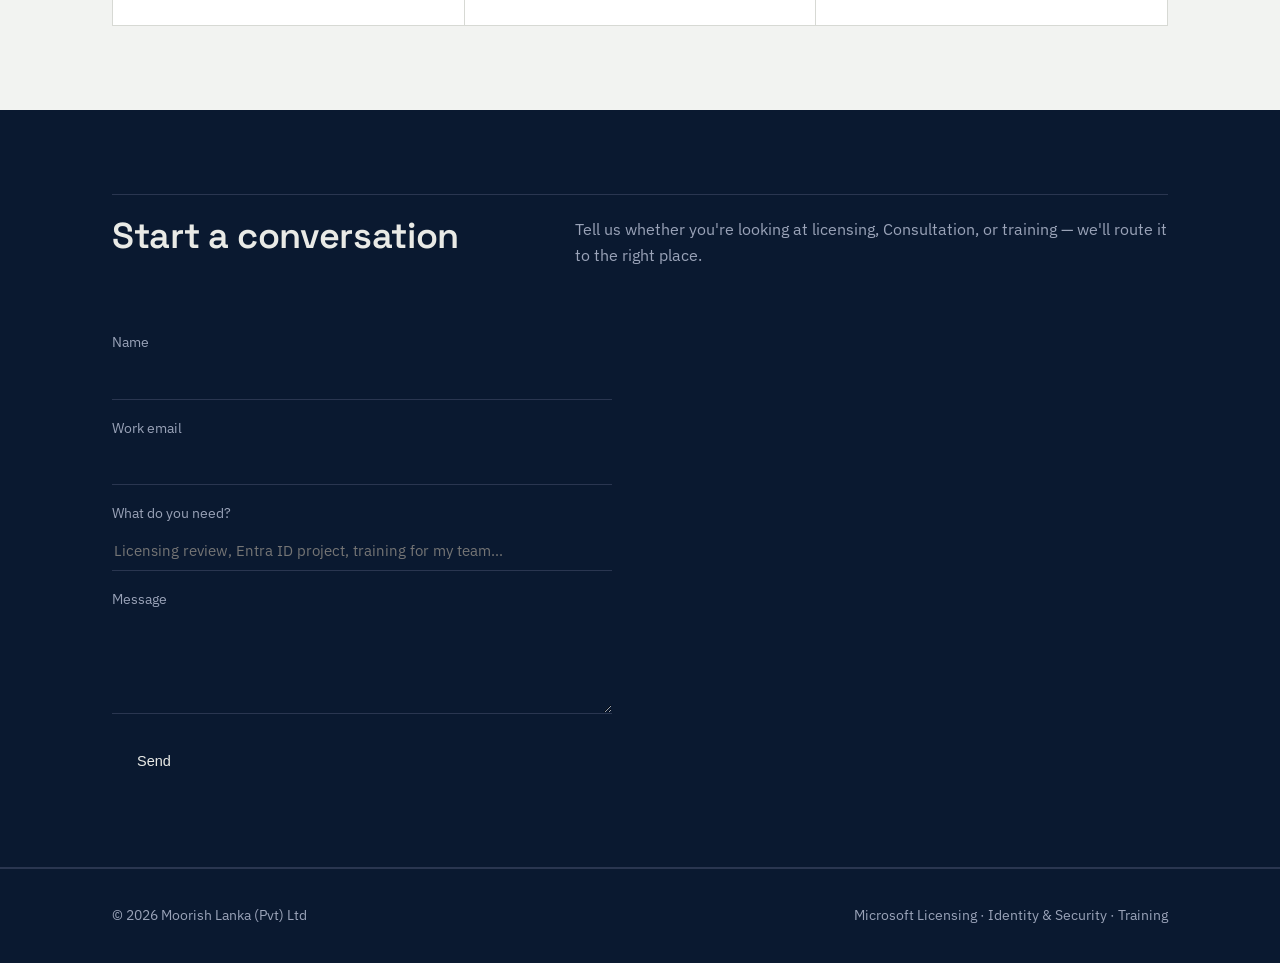
==== commit 194ced6d: "Update index.html" ====
--- a/index.html
+++ b/index.html
@@ -58,7 +58,7 @@
   <div class="wrap">
     <div>
       <div class="hero-kicker"> IT Consultation · Licensing Advisory &amp; Training Partner </div>
-      <h1>Team Growth, Organization Improvements and your Microsoft agreement, handled by one advisor.</h1>
+      <h1>Team growth. Organizational improvement. Your Microsoft agreement. One advisor.</h1>
       <p class="hero-lede">Moorish is one Shop Solution helps Sri Lankan organizations optimize their IT resources end to end by investing in internal IT team development, supporting organizational growth, and optimizing Microsoft licensing.</p>
       <div class="hero-actions">
         <a href="#contact" class="btn btn-primary">Request a consultation</a>
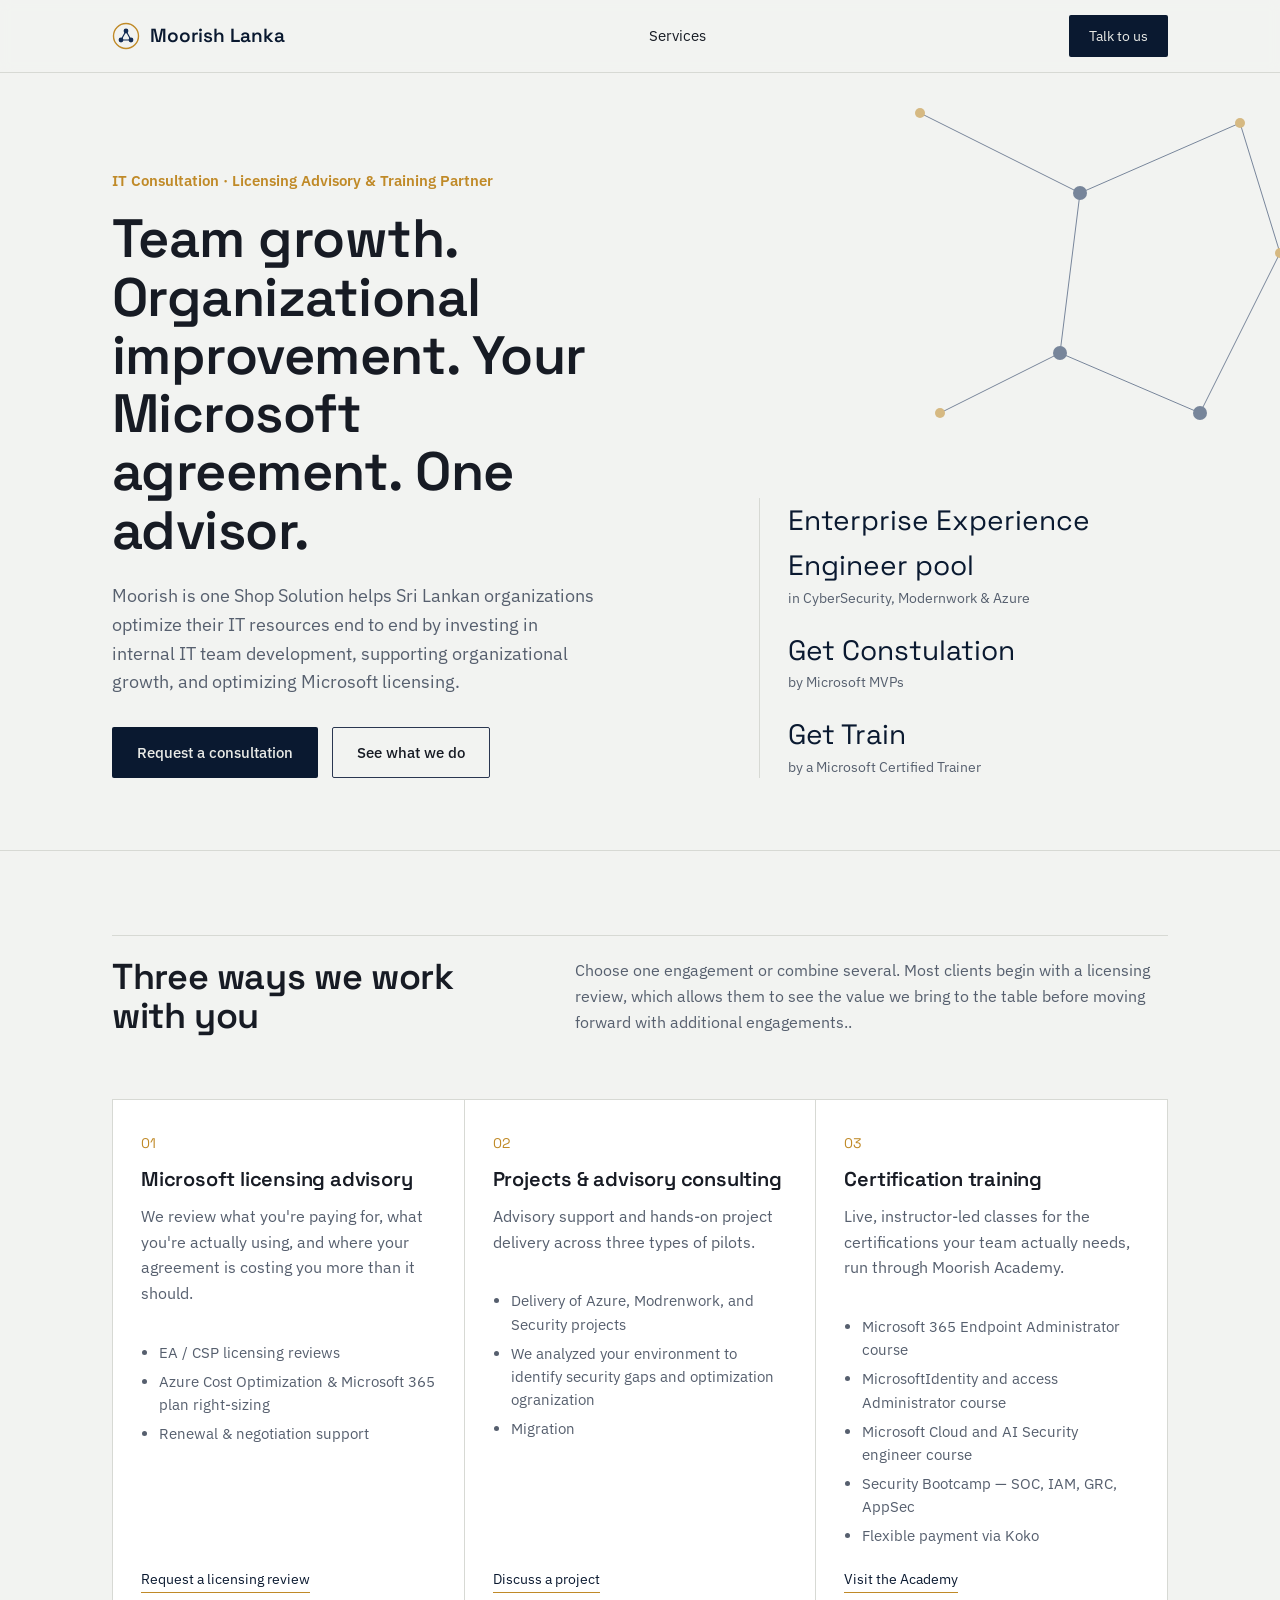
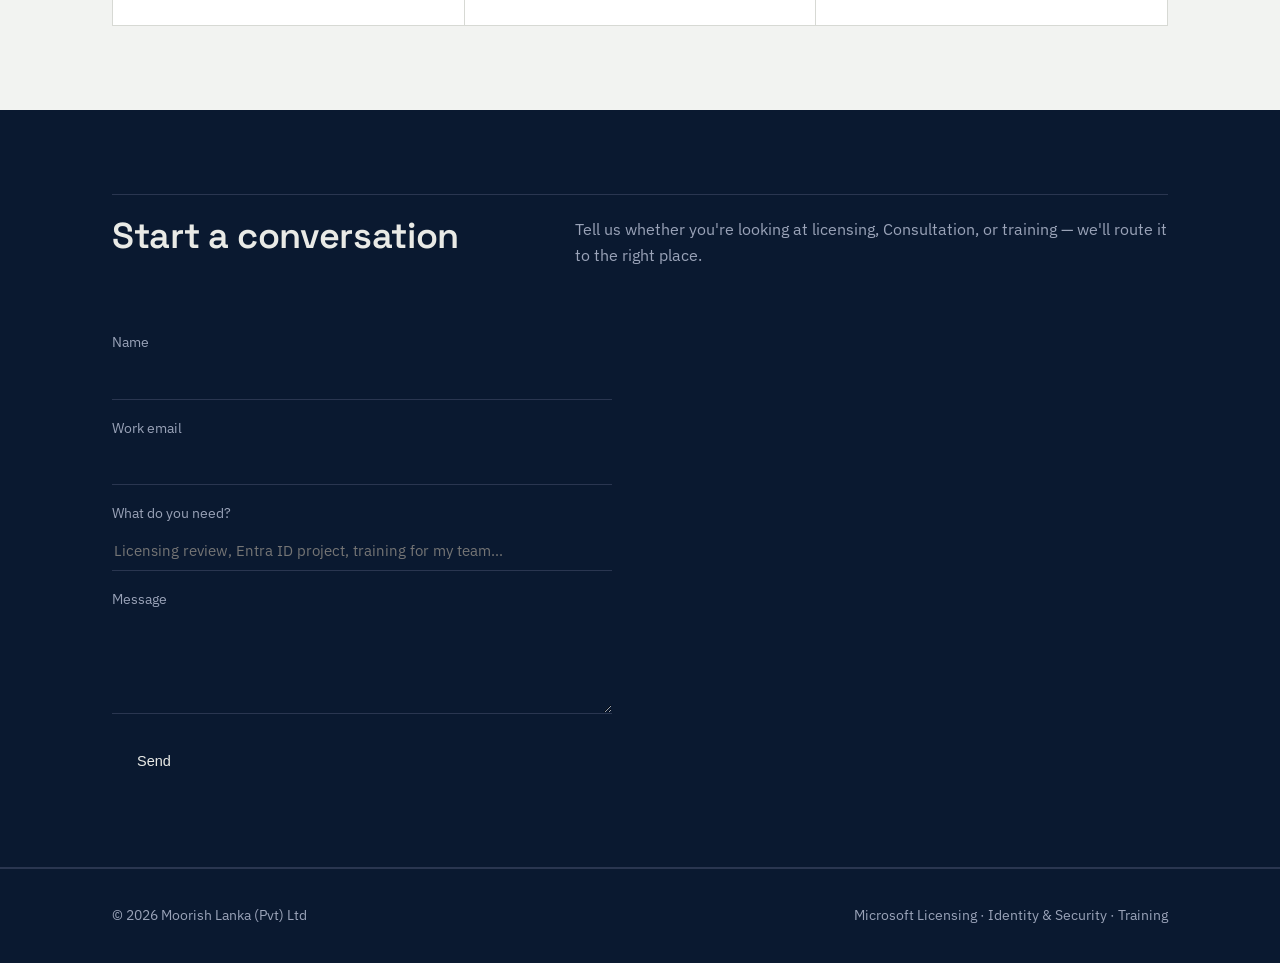
==== commit ecf7353c: "Update index.html" ====
--- a/index.html
+++ b/index.html
@@ -3,7 +3,7 @@
 <head>
 <meta charset="UTF-8">
 <meta name="viewport" content="width=device-width, initial-scale=1">
-<title>Moorish Lanka — One IT Solution </title>
+<title>Moorish Lanka - Your One-Stop IT Partner</title>
 <meta name="description" content="IT Consultation · Licensing Advisory &amp; Training Partner">
 <link rel="preconnect" href="https://fonts.googleapis.com">
 <link href="https://fonts.googleapis.com/css2?family=Space+Grotesk:wght@500;600;700&family=IBM+Plex+Sans:wght@400;500;600&display=swap" rel="stylesheet">
@@ -25,8 +25,6 @@
     </a>
     <div class="nav-links">
       <a href="#services">Services</a>
-      <a href="#about">About</a>
-      <a href="https://academy.moorishlanka.com">Academy</a>
     </div>
     <a href="#contact" class="nav-cta">Talk to us</a>
   </div>
